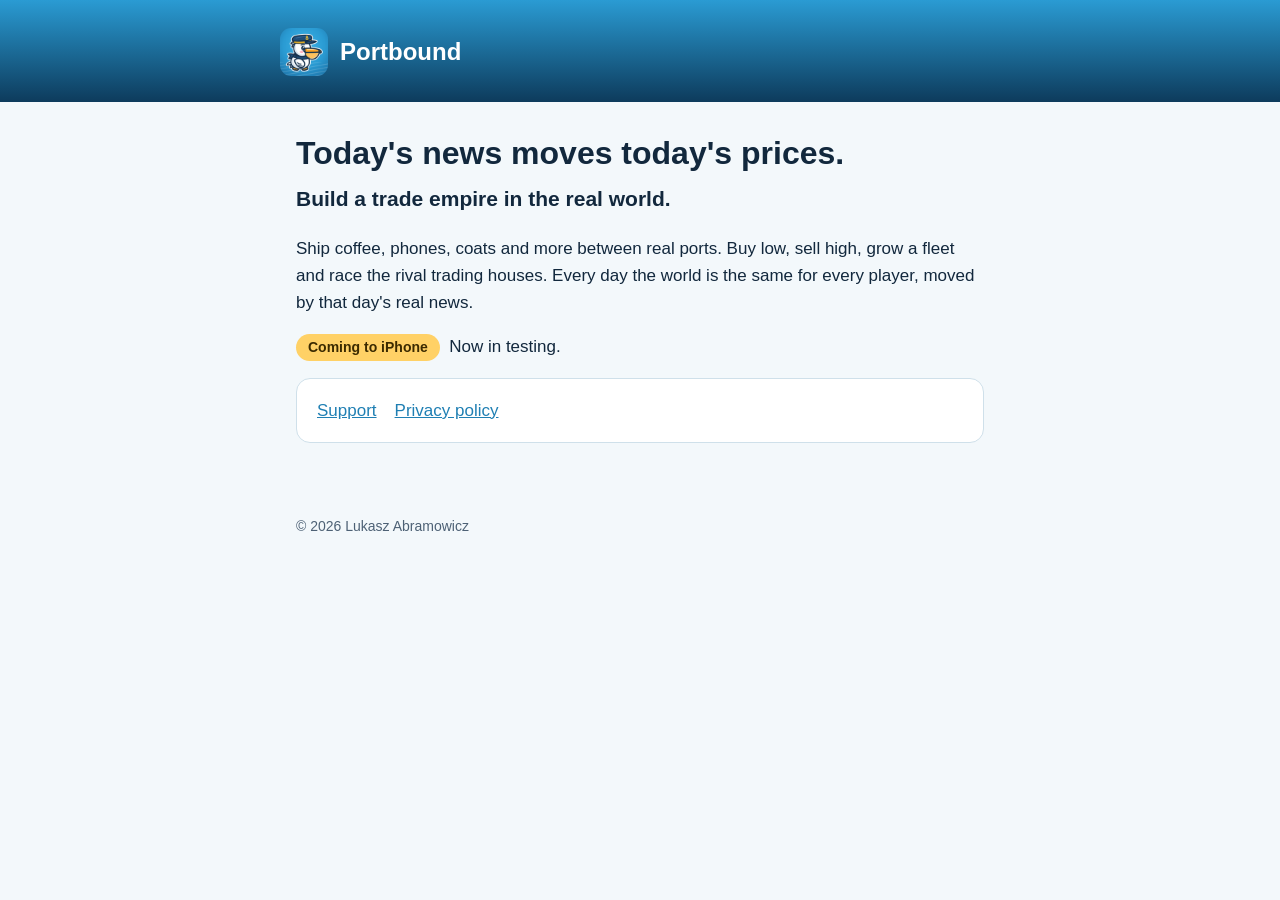
==== docs/index.html @ 4c4fc61c "The game's public site: pages, privacy policy, support, day files and their workflow" ====
<!doctype html>
<html lang="en">
<head>
<meta charset="utf-8">
<meta name="viewport" content="width=device-width, initial-scale=1, viewport-fit=cover">
<title>Portbound</title>
<meta name="description" content="Portbound: today's news moves today's prices. Build a trade empire in the real world.">
<link rel="icon" href="icon.png">
<link rel="apple-touch-icon" href="apple-touch-icon.png">
<link rel="stylesheet" href="style.css">
</head>
<body>
<header><a class="name" href="./"><img src="icon.png" alt="">Portbound</a></header>
<main>
  <h1>Today's news moves today's prices.</h1>
  <p class="lead">Build a trade empire in the real world.</p>
  <p>Ship coffee, phones, coats and more between real ports. Buy low, sell high, grow a fleet and race the rival
  trading houses. Every day the world is the same for every player, moved by that day's real news.</p>
  <p><span class="mark">Coming to iPhone</span> &nbsp;Now in testing.</p>
  <div class="card">
    <nav><a href="support.html">Support</a><a href="privacy.html">Privacy policy</a></nav>
  </div>
</main>
<footer>© 2026 Lukasz Abramowicz</footer>
</body>
</html>
---- docs/style.css ----
:root { --bg: #f3f8fb; --card: #ffffff; --ink: #12283d; --muted: #4d6175; --line: #cfe0ea; --accent: #1f7fb3; --sea: #2a9bd3; --deep: #0d3b5c; --sand: #ffd166; color-scheme: light; }
@media (prefers-color-scheme: dark) { :root { --bg: #0b2235; --card: #10314b; --ink: #eef5fa; --muted: #b3c6d6; --line: #1f4a6b; --accent: #7cc8f0; --deep: #071a29; color-scheme: dark; } }
* { box-sizing: border-box; }
body { margin: 0; background: var(--bg); color: var(--ink); font: 17px/1.6 -apple-system, BlinkMacSystemFont, "Segoe UI", Roboto, sans-serif; }
header { background: linear-gradient(180deg, var(--sea), var(--deep)); color: #fff; padding: 28px max(16px, env(safe-area-inset-left)) 26px; }
header a { color: #fff; text-decoration: none; }
header .name { font-weight: 800; font-size: 24px; display: flex; align-items: center; gap: 12px; max-width: 720px; margin: 0 auto; }
header img { width: 48px; height: 48px; border-radius: 11px; }
main { max-width: 720px; margin: 0 auto; padding: 32px max(16px, env(safe-area-inset-right)) 56px max(16px, env(safe-area-inset-left)); }
h1 { font-size: 32px; line-height: 1.2; margin: 0 0 8px; text-wrap: balance; }
h2 { font-size: 21px; margin: 34px 0 6px; }
.lead { font-size: 21px; line-height: 1.45; font-weight: 700; margin: 12px 0 20px; text-wrap: balance; }
.muted { color: var(--muted); font-size: 15px; }
a { color: var(--accent); }
.card { background: var(--card); border: 1px solid var(--line); border-radius: 14px; padding: 18px 20px; margin: 16px 0; }
.mark { display: inline-block; background: var(--sand); color: #3b2a00; font-weight: 700; font-size: 14px; border-radius: 999px; padding: 2px 12px; }
footer { max-width: 720px; margin: 0 auto; padding: 0 max(16px, env(safe-area-inset-right)) 40px max(16px, env(safe-area-inset-left)); color: var(--muted); font-size: 14px; }
nav a { margin-right: 18px; }
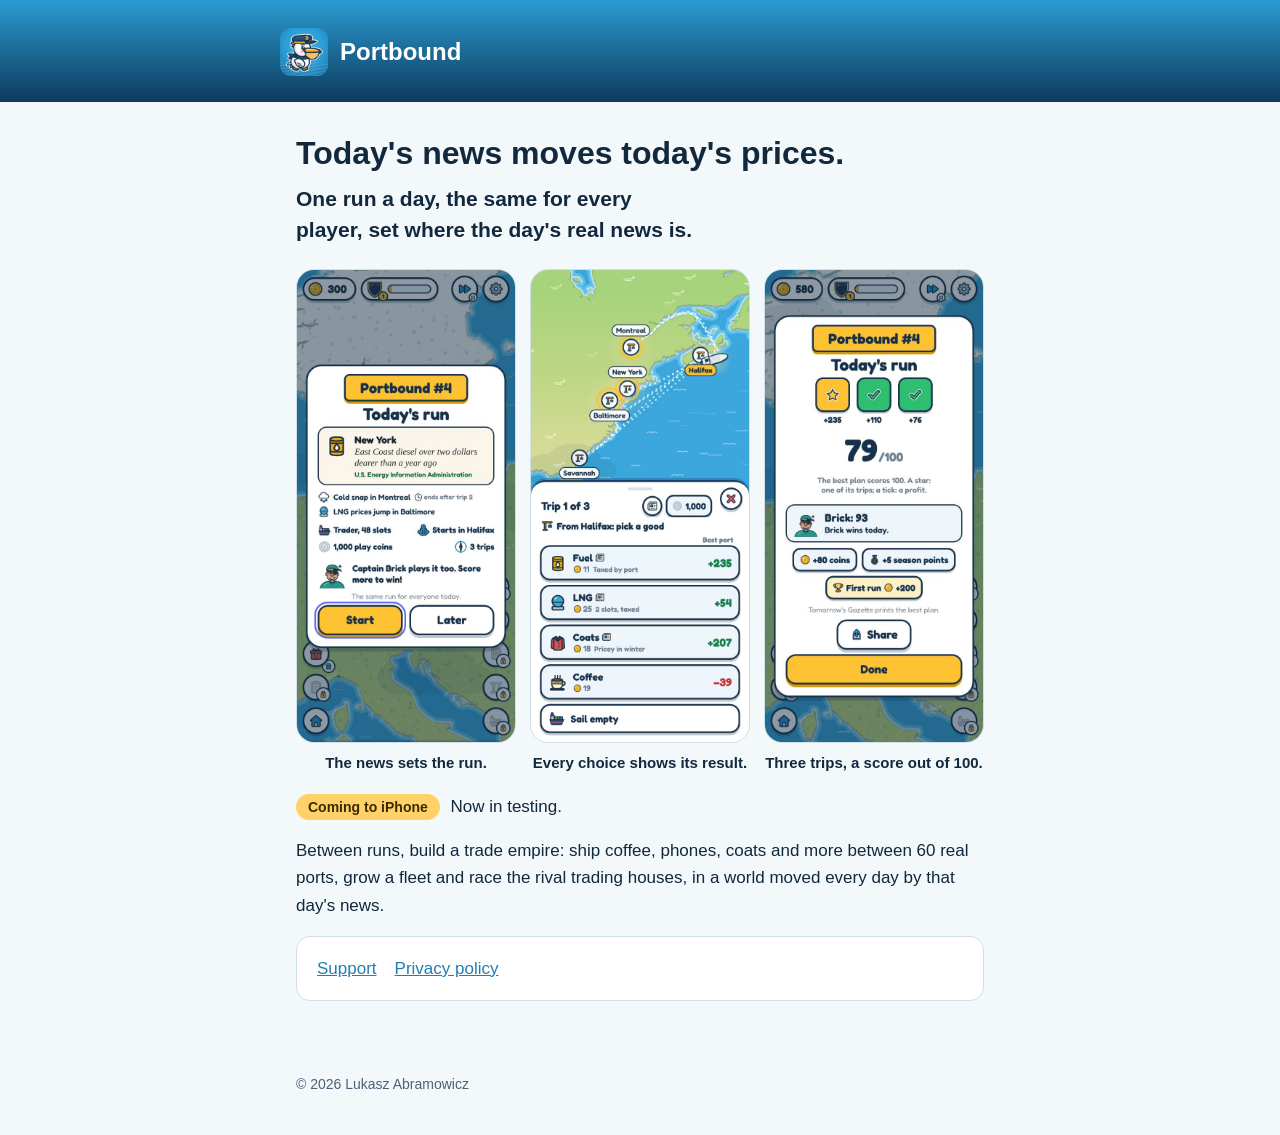
==== commit 5305e87a: "The landing page (round 14, Move 4): today's run from today's file, three pictures of the run, the l" ====
--- a/docs/index.html
+++ b/docs/index.html
@@ -4,7 +4,21 @@
 <meta charset="utf-8">
 <meta name="viewport" content="width=device-width, initial-scale=1, viewport-fit=cover">
 <title>Portbound</title>
-<meta name="description" content="Portbound: today's news moves today's prices. Build a trade empire in the real world.">
+<meta name="description" content="Today's news moves today's prices. One run a day, the same for every player, set where the day's real news is.">
+<!-- the link's card in chats (round 14, Move 4); the address moves with the site's own domain -->
+<meta property="og:type" content="website">
+<meta property="og:site_name" content="Portbound">
+<meta property="og:title" content="Portbound">
+<meta property="og:description" content="Today's news moves today's prices. One run a day, the same for everyone.">
+<meta property="og:url" content="https://cloudbite-eu.github.io/portbound/">
+<meta property="og:image" content="https://cloudbite-eu.github.io/portbound/img/og.jpg">
+<meta property="og:image:width" content="1200">
+<meta property="og:image:height" content="630">
+<meta property="og:image:alt" content="Portbound: today's run on an iPhone">
+<meta name="twitter:card" content="summary_large_image">
+<!-- from the App Store release: Safari's Smart App Banner
+<meta name="apple-itunes-app" content="app-id=6832214671">
+-->
 <link rel="icon" href="icon.png">
 <link rel="apple-touch-icon" href="apple-touch-icon.png">
 <link rel="stylesheet" href="style.css">
@@ -13,14 +27,51 @@
 <header><a class="name" href="./"><img src="icon.png" alt="">Portbound</a></header>
 <main>
   <h1>Today's news moves today's prices.</h1>
-  <p class="lead">Build a trade empire in the real world.</p>
-  <p>Ship coffee, phones, coats and more between real ports. Buy low, sell high, grow a fleet and race the rival
-  trading houses. Every day the world is the same for every player, moved by that day's real news.</p>
-  <p><span class="mark">Coming to iPhone</span> &nbsp;Now in testing.</p>
+  <p class="lead">One run a day, the same for every player, set where the day's real news is.</p>
+
+  <section class="today card" id="today" hidden>
+    <p class="today-no" id="today-no"></p>
+    <p class="today-where" id="today-where"></p>
+    <p class="today-head" id="today-head"></p>
+    <p class="today-src" id="today-src"></p>
+  </section>
+
+  <div class="shots">
+    <figure><img src="img/run-1.jpg" width="600" height="1298" alt="Today's run: the news that set it, the ship and the captain to beat"><figcaption>The news sets the run.</figcaption></figure>
+    <figure><img src="img/run-2.jpg" width="600" height="1298" alt="A trip: each good with what it earns at its best port"><figcaption>Every choice shows its result.</figcaption></figure>
+    <figure><img src="img/run-3.jpg" width="600" height="1298" alt="The result: three trips, a score out of 100 and the captain's score"><figcaption>Three trips, a score out of 100.</figcaption></figure>
+  </div>
+
+  <p class="avail"><span class="mark">Coming to iPhone</span> Now in testing.</p>
+  <p>Between runs, build a trade empire: ship coffee, phones, coats and more between 60 real ports, grow a fleet and
+  race the rival trading houses, in a world moved every day by that day's news.</p>
   <div class="card">
     <nav><a href="support.html">Support</a><a href="privacy.html">Privacy policy</a></nav>
   </div>
 </main>
 <footer>© 2026 Lukasz Abramowicz</footer>
+<script>
+// today's run, from today's day file (the same file every player's game reads): where it is and the news that set it
+(function () {
+  var d = new Date(), date = d.getFullYear() + '-' + String(d.getMonth() + 1).padStart(2, '0') + '-' + String(d.getDate()).padStart(2, '0');
+  var get = function (u) { return fetch(u, { cache: 'no-cache' }).then(function (r) { return r.ok ? r.json() : null; }).catch(function () { return null; }); };
+  Promise.all([get('days/' + date + '.json'), get('places.json')]).then(function (a) {
+    var f = a[0], P = a[1];
+    if (!f || f.date !== date || f.final !== true || !P || !Array.isArray(f.events) || !f.events.length) return;
+    var e = f.events.filter(function (x) { return x.lead === true; })[0] || f.events[0];
+    var h = typeof e.h === 'string' ? e.h : (e.h && e.h.en) || '';
+    var region = e.region && P.regions[e.region] ? P.regions[e.region] : null;
+    var place = e.port || e.b || null;
+    if (!region && place && P.ports[place]) region = P.regions[P.ports[place][1]];
+    if (!h) return;
+    var day1 = Date.UTC(2026, 10, 7), p = date.split('-'), no = Math.max(1, Math.round((Date.UTC(+p[0], +p[1] - 1, +p[2]) - day1) / 864e5) + 1);
+    document.getElementById('today-no').textContent = 'Portbound #' + no;
+    document.getElementById('today-where').textContent = region ? "Today's run: " + region : "Today's run";
+    document.getElementById('today-head').textContent = h;
+    document.getElementById('today-src').textContent = e.src ? 'Source: ' + e.src : '';
+    document.getElementById('today').hidden = false;
+  });
+})();
+</script>
 </body>
 </html>
--- a/docs/style.css
+++ b/docs/style.css
@@ -16,3 +16,16 @@
 .mark { display: inline-block; background: var(--sand); color: #3b2a00; font-weight: 700; font-size: 14px; border-radius: 999px; padding: 2px 12px; }
 footer { max-width: 720px; margin: 0 auto; padding: 0 max(16px, env(safe-area-inset-right)) 40px max(16px, env(safe-area-inset-left)); color: var(--muted); font-size: 14px; }
 nav a { margin-right: 18px; }
+.today { border-left: 6px solid var(--sand); }
+.today p { margin: 0; }
+.today .today-no { font-size: 14px; font-weight: 700; color: var(--muted); }
+.today .today-where { font-size: 20px; font-weight: 800; margin-top: 2px; }
+.today .today-head { font-family: Georgia, "Times New Roman", serif; font-style: italic; font-size: 19px; line-height: 1.4; margin-top: 8px; }
+.today .today-src { font-size: 14px; color: var(--muted); margin-top: 6px; }
+.shots { display: grid; grid-template-columns: repeat(3, minmax(0, 1fr)); gap: 14px; margin: 24px 0 8px; }
+.shots figure { margin: 0; min-width: 0; }
+.shots img { width: 100%; height: auto; border-radius: 18px; border: 1px solid var(--line); display: block; }
+.shots figcaption { font-size: 15px; font-weight: 700; margin-top: 8px; text-align: center; }
+@media (max-width: 560px) { .shots { grid-template-columns: none; grid-auto-flow: column; grid-auto-columns: 72%; overflow-x: auto; scroll-snap-type: x mandatory; padding-bottom: 6px; } .shots figure { scroll-snap-align: start; } }
+.avail { margin-top: 18px; }
+.avail .mark { margin-right: 6px; }
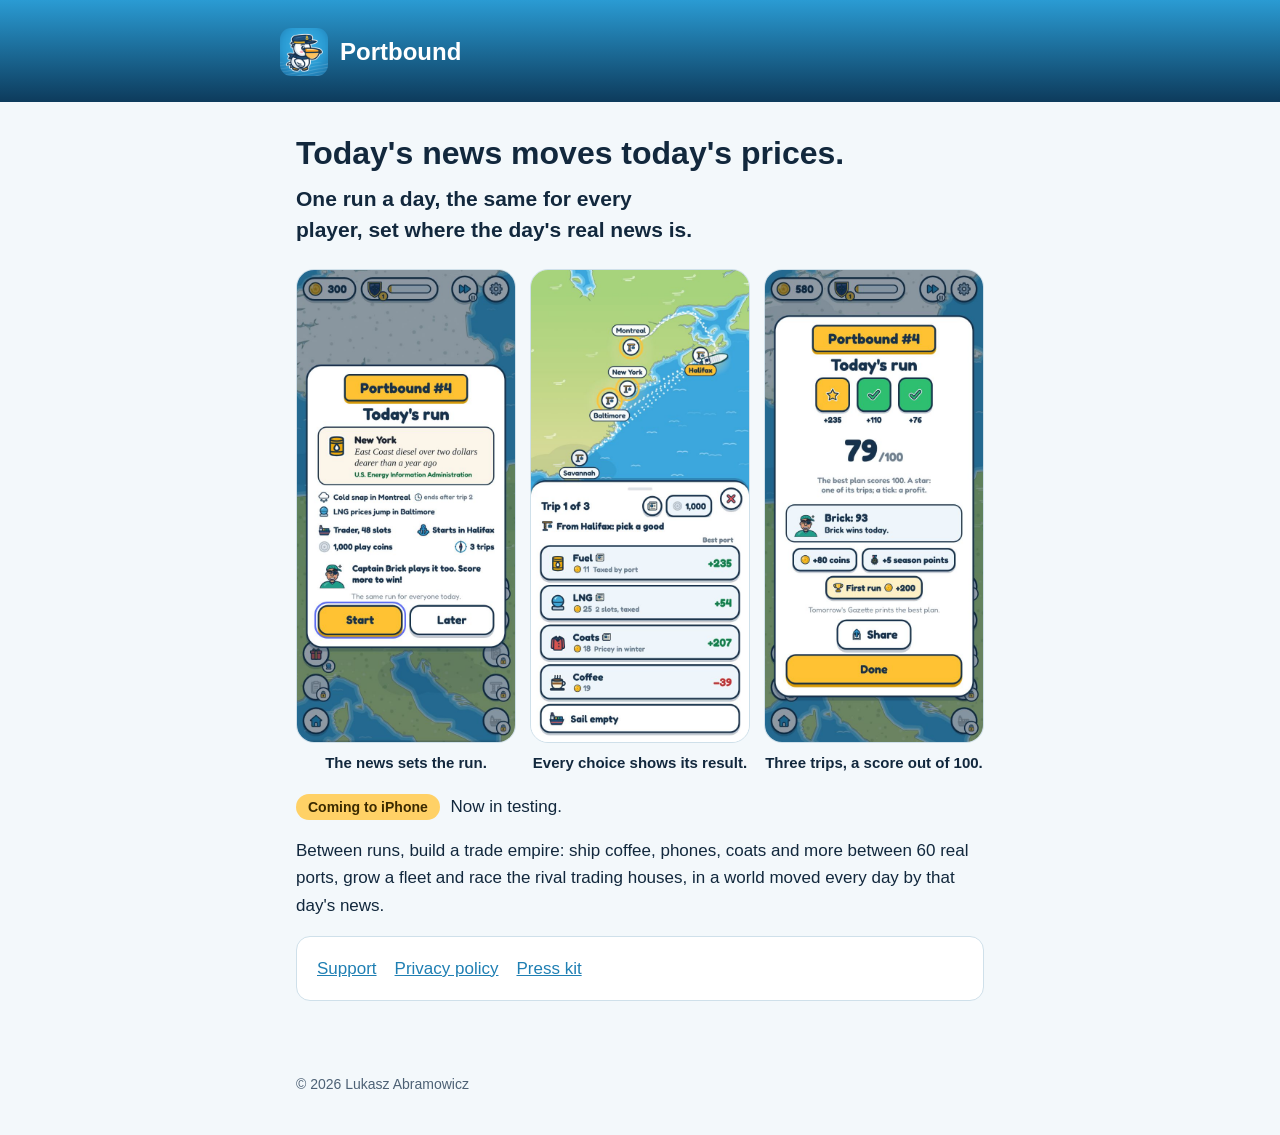
==== commit 50735776: "The press kit page (round 14, Stage 4): the pitch, the facts, the icon; the screenshots and the prev" ====
--- a/docs/index.html
+++ b/docs/index.html
@@ -46,7 +46,7 @@
   <p>Between runs, build a trade empire: ship coffee, phones, coats and more between 60 real ports, grow a fleet and
   race the rival trading houses, in a world moved every day by that day's news.</p>
   <div class="card">
-    <nav><a href="support.html">Support</a><a href="privacy.html">Privacy policy</a></nav>
+    <nav><a href="support.html">Support</a><a href="privacy.html">Privacy policy</a><a href="press.html">Press kit</a></nav>
   </div>
 </main>
 <footer>© 2026 Lukasz Abramowicz</footer>
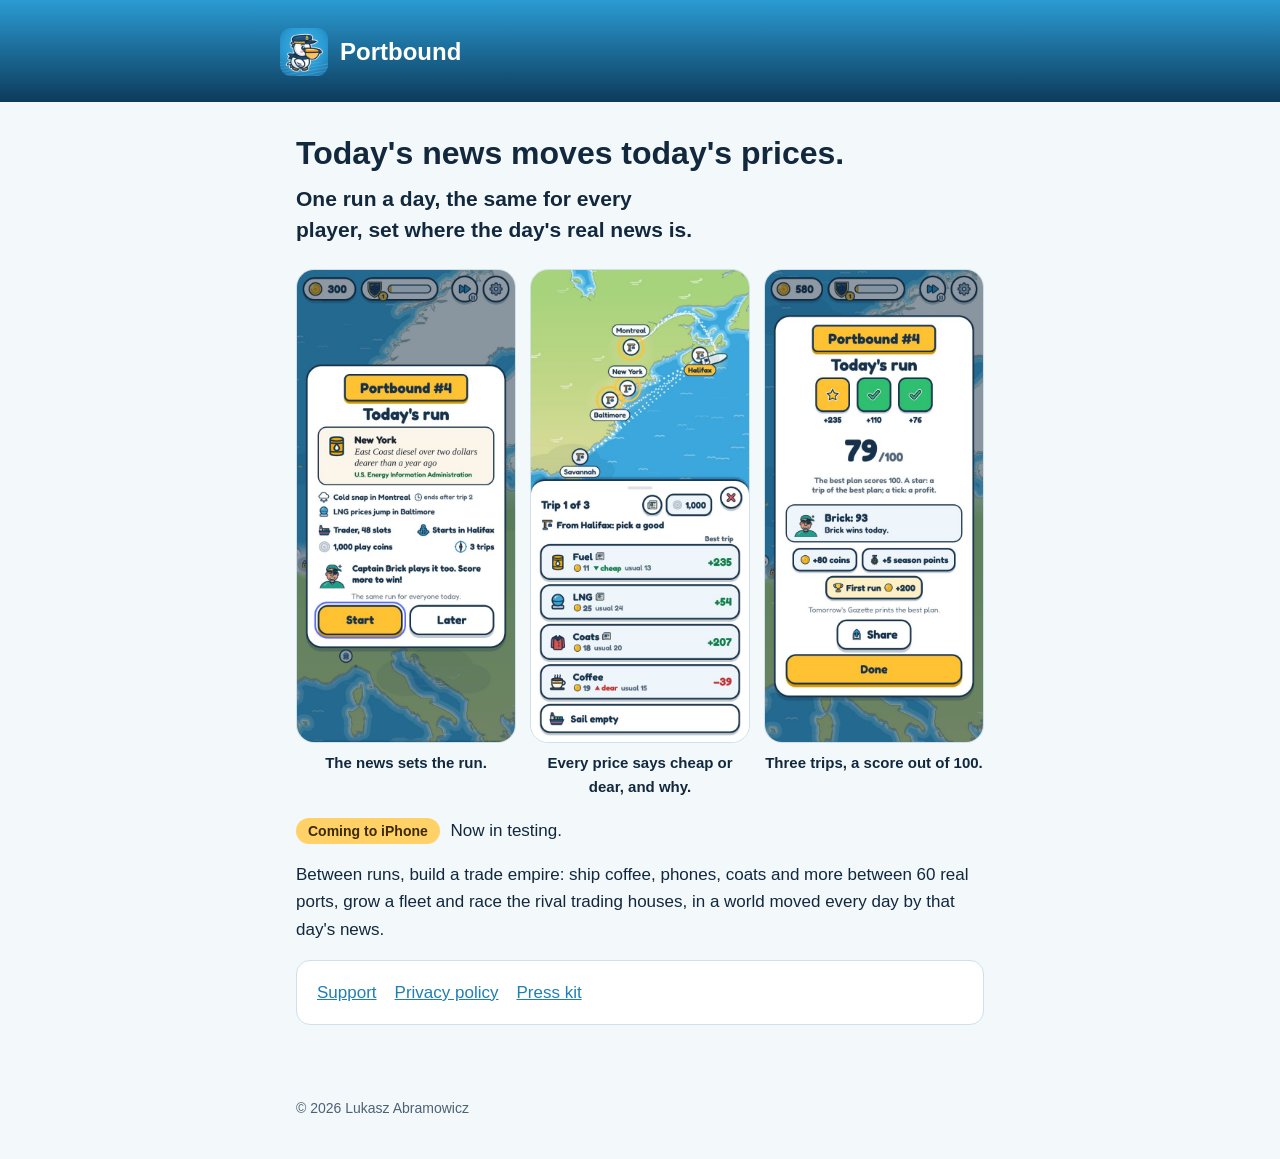
==== commit 9463163b: "Press kit and landing pictures made again from 0.14.0 (17): the readable prices (cheap or dear again" ====
--- a/docs/index.html
+++ b/docs/index.html
@@ -38,7 +38,7 @@
 
   <div class="shots">
     <figure><img src="img/run-1.jpg" width="600" height="1298" alt="Today's run: the news that set it, the ship and the captain to beat"><figcaption>The news sets the run.</figcaption></figure>
-    <figure><img src="img/run-2.jpg" width="600" height="1298" alt="A trip: each good with what it earns at its best port"><figcaption>Every choice shows its result.</figcaption></figure>
+    <figure><img src="img/run-2.jpg" width="600" height="1298" alt="A trip: each good's price here, cheap or dear against its usual price, and what its best trip earns"><figcaption>Every price says cheap or dear, and why.</figcaption></figure>
     <figure><img src="img/run-3.jpg" width="600" height="1298" alt="The result: three trips, a score out of 100 and the captain's score"><figcaption>Three trips, a score out of 100.</figcaption></figure>
   </div>
 
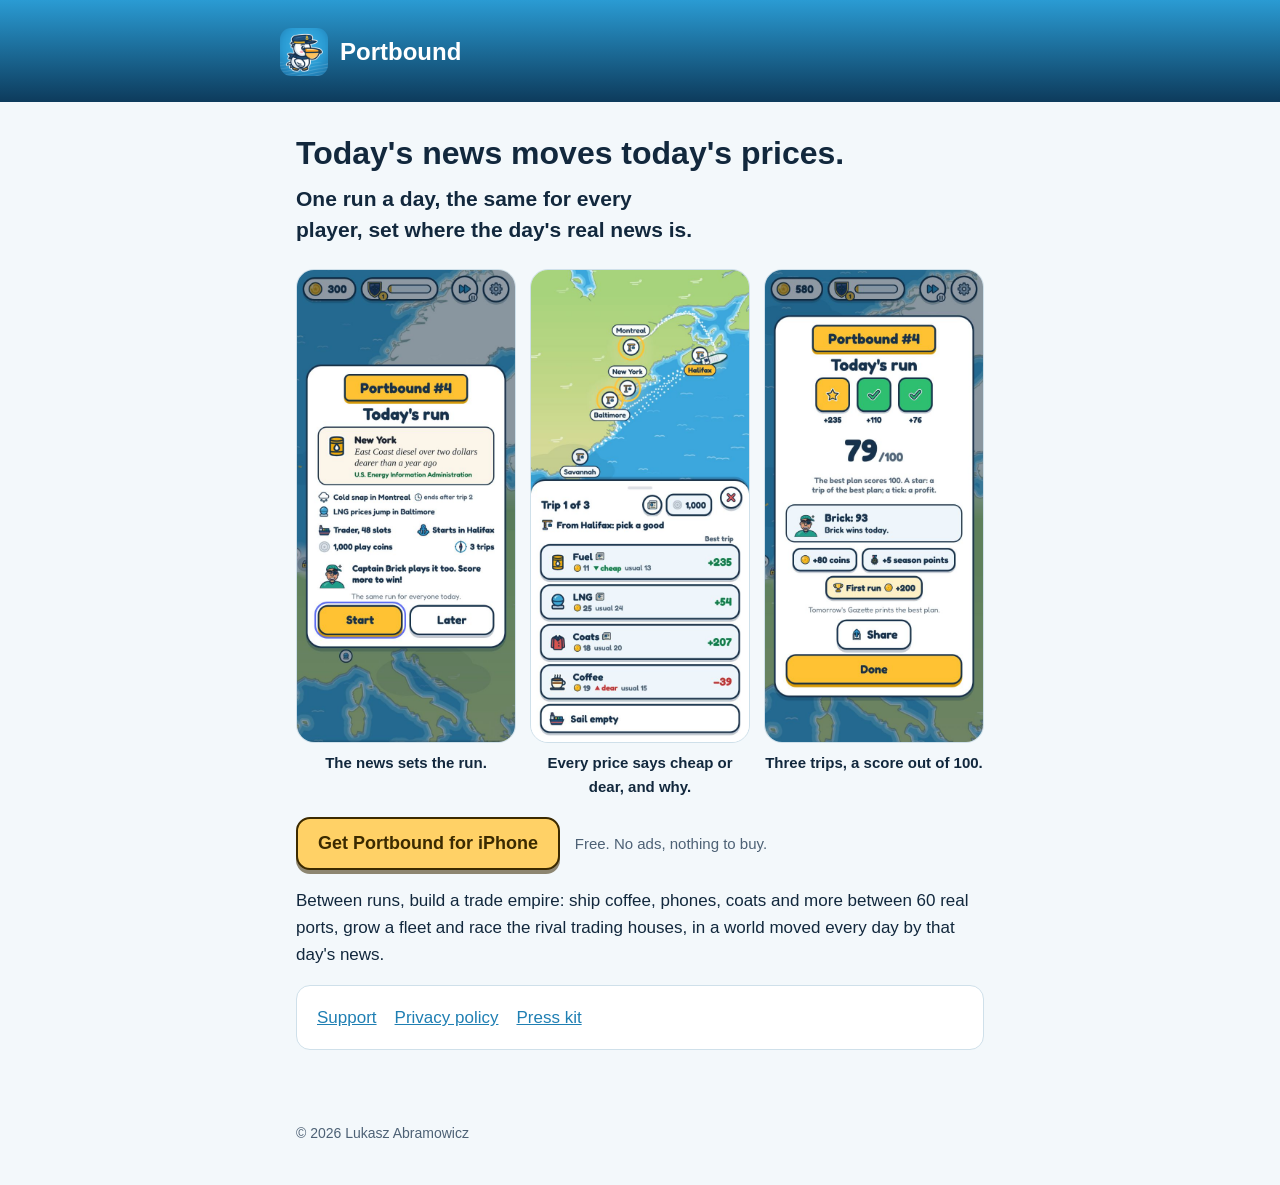
==== commit 39d05018: "The share page for version 1.1 (not live): a shared score's dare, the run it was, the App Store butt" ====
--- a/docs/index.html
+++ b/docs/index.html
@@ -16,9 +16,8 @@
 <meta property="og:image:height" content="630">
 <meta property="og:image:alt" content="Portbound: today's run on an iPhone">
 <meta name="twitter:card" content="summary_large_image">
-<!-- from the App Store release: Safari's Smart App Banner
+<!-- Safari's Smart App Banner (from the App Store release) -->
 <meta name="apple-itunes-app" content="app-id=6832214671">
--->
 <link rel="icon" href="icon.png">
 <link rel="apple-touch-icon" href="apple-touch-icon.png">
 <link rel="stylesheet" href="style.css">
@@ -26,6 +25,17 @@
 <body>
 <header><a class="name" href="./"><img src="icon.png" alt="">Portbound</a></header>
 <main>
+  <!-- a shared score (version 1.1's share line ends with this page's address and ?n=<the run's number>&s=<the score>):
+       the dare, the run it was, and where to get the game. Nothing but those two numbers comes with the link. -->
+  <section class="dare card" id="dare" hidden>
+    <p class="dare-say" id="dare-say"></p>
+    <p class="dare-run" id="dare-run"></p>
+    <p class="dare-head" id="dare-head" hidden></p>
+    <p class="dare-then" id="dare-then"></p>
+    <a class="store" href="https://apps.apple.com/app/id6832214671">Get Portbound for iPhone</a>
+    <p class="muted dare-free">Free. No ads, nothing to buy.</p>
+  </section>
+
   <h1>Today's news moves today's prices.</h1>
   <p class="lead">One run a day, the same for every player, set where the day's real news is.</p>
 
@@ -42,7 +52,7 @@
     <figure><img src="img/run-3.jpg" width="600" height="1298" alt="The result: three trips, a score out of 100 and the captain's score"><figcaption>Three trips, a score out of 100.</figcaption></figure>
   </div>
 
-  <p class="avail"><span class="mark">Coming to iPhone</span> Now in testing.</p>
+  <p class="avail" id="get"><a class="store" href="https://apps.apple.com/app/id6832214671">Get Portbound for iPhone</a> <span class="muted">Free. No ads, nothing to buy.</span></p>
   <p>Between runs, build a trade empire: ship coffee, phones, coats and more between 60 real ports, grow a fleet and
   race the rival trading houses, in a world moved every day by that day's news.</p>
   <div class="card">
@@ -51,26 +61,52 @@
 </main>
 <footer>© 2026 Lukasz Abramowicz</footer>
 <script>
-// today's run, from today's day file (the same file every player's game reads): where it is and the news that set it
+// The world's day (version 1.1: the game's date is the UTC date, the same for every player) and its run's number;
+// today's run from today's day file (the same file every player's game reads): where it is and the news that set it.
+// A shared score (?n=<the run's number>&s=<the score>, whole numbers, nothing else read): the dare over the page.
 (function () {
-  var d = new Date(), date = d.getFullYear() + '-' + String(d.getMonth() + 1).padStart(2, '0') + '-' + String(d.getDate()).padStart(2, '0');
+  var DAY1 = Date.UTC(2026, 10, 16);   // run #1: the launch day, 16 November 2026
+  var iso = function (ms) { return new Date(ms).toISOString().slice(0, 10); };
+  var now = new Date(), today = iso(Date.UTC(now.getUTCFullYear(), now.getUTCMonth(), now.getUTCDate()));
+  var noOf = function (date) { var p = date.split('-'); return Math.max(1, Math.round((Date.UTC(+p[0], +p[1] - 1, +p[2]) - DAY1) / 864e5) + 1); };
+  var dateOf = function (no) { return iso(DAY1 + (no - 1) * 864e5); };
   var get = function (u) { return fetch(u, { cache: 'no-cache' }).then(function (r) { return r.ok ? r.json() : null; }).catch(function () { return null; }); };
-  Promise.all([get('days/' + date + '.json'), get('places.json')]).then(function (a) {
-    var f = a[0], P = a[1];
-    if (!f || f.date !== date || f.final !== true || !P || !Array.isArray(f.events) || !f.events.length) return;
-    var e = f.events.filter(function (x) { return x.lead === true; })[0] || f.events[0];
-    var h = typeof e.h === 'string' ? e.h : (e.h && e.h.en) || '';
-    var region = e.region && P.regions[e.region] ? P.regions[e.region] : null;
-    var place = e.port || e.b || null;
-    if (!region && place && P.ports[place]) region = P.regions[P.ports[place][1]];
-    if (!h) return;
-    var day1 = Date.UTC(2026, 10, 7), p = date.split('-'), no = Math.max(1, Math.round((Date.UTC(+p[0], +p[1] - 1, +p[2]) - day1) / 864e5) + 1);
-    document.getElementById('today-no').textContent = 'Portbound #' + no;
-    document.getElementById('today-where').textContent = region ? "Today's run: " + region : "Today's run";
-    document.getElementById('today-head').textContent = h;
-    document.getElementById('today-src').textContent = e.src ? 'Source: ' + e.src : '';
+  var places = get('places.json');
+  // a day's lead: its headline, its source, its region; null with no final file or no headline
+  var leadOf = function (date) {
+    return Promise.all([get('days/' + date + '.json'), places]).then(function (a) {
+      var f = a[0], P = a[1];
+      if (!f || f.date !== date || !(f.final === true || f.model >= 2) || !P || !Array.isArray(f.events) || !f.events.length) return null;
+      var e = f.events.filter(function (x) { return x.lead === true; })[0] || f.events[0];
+      var h = typeof e.h === 'string' ? e.h : (e.h && e.h.en) || '';
+      var region = e.region && P.regions[e.region] ? P.regions[e.region] : null;
+      var place = e.port || e.b || null;
+      if (!region && place && P.ports[place]) region = P.regions[P.ports[place][1]];
+      return h ? { h: h, src: e.src || '', region: region } : null;
+    });
+  };
+  var set = function (id, text) { var n = document.getElementById(id); n.textContent = text; return n; };
+  leadOf(today).then(function (L) {
+    if (!L) return;
+    set('today-no', 'Portbound #' + noOf(today));
+    set('today-where', L.region ? "Today's run: " + L.region : "Today's run");
+    set('today-head', L.h);
+    set('today-src', L.src ? 'Source: ' + L.src : '');
     document.getElementById('today').hidden = false;
   });
+  // the dare
+  var q = /^\?(?:.*&)?n=(\d{1,5})(?:&|$)/.exec(location.search), q2 = /[?&]s=(\d{1,3})(?:&|$)/.exec(location.search);
+  var n = q ? parseInt(q[1], 10) : 0, s = q2 ? parseInt(q2[1], 10) : -1;
+  if (!(n >= 1 && s >= 0 && s <= 100)) return;
+  var nowNo = noOf(today), live = n === nowNo && Date.UTC(now.getUTCFullYear(), now.getUTCMonth(), now.getUTCDate()) >= DAY1;
+  if (n > nowNo + 1) return;   // (a run that has not been: no dare)
+  set('dare-say', 'I scored ' + s + '. Beat me.');
+  set('dare-run', 'Portbound #' + n + (live ? ", today's run: three trips, a score out of 100." : ': three trips, a score out of 100.'));
+  var ends = new Date(Date.UTC(now.getUTCFullYear(), now.getUTCMonth(), now.getUTCDate() + 1)), hm = String(ends.getHours()).padStart(2, '0') + ':' + String(ends.getMinutes()).padStart(2, '0');
+  set('dare-then', live ? 'It is the same run for you, open until ' + hm + ' on your clock.' : 'That run is over. Every day brings a new one, the same for every player.');
+  document.getElementById('dare').hidden = false;
+  document.title = 'Portbound #' + n + ': ' + s + '/100. Beat me.';
+  leadOf(dateOf(n)).then(function (L) { if (L) set('dare-head', L.h).hidden = false; });
 })();
 </script>
 </body>
--- a/docs/style.css
+++ b/docs/style.css
@@ -29,3 +29,16 @@
 @media (max-width: 560px) { .shots { grid-template-columns: none; grid-auto-flow: column; grid-auto-columns: 72%; overflow-x: auto; scroll-snap-type: x mandatory; padding-bottom: 6px; } .shots figure { scroll-snap-align: start; } }
 .avail { margin-top: 18px; }
 .avail .mark { margin-right: 6px; }
+/* a shared score: the dare, and where to get the game */
+.dare { border: 2px solid var(--ink); border-left-width: 8px; border-left-color: var(--sand); margin-top: 0; margin-bottom: 28px; }
+.dare p { margin: 0; }
+.dare .dare-say { font-size: 30px; line-height: 1.15; font-weight: 800; text-wrap: balance; }
+.dare .dare-run { font-size: 17px; font-weight: 700; margin-top: 6px; }
+.dare .dare-head { font-family: Georgia, "Times New Roman", serif; font-style: italic; font-size: 19px; line-height: 1.4; margin-top: 8px; }
+.dare .dare-then { margin-top: 8px; }
+.dare .store { margin-top: 14px; }
+.dare .dare-free { margin-top: 8px; }
+.store { display: inline-block; background: var(--sand); color: #3b2a00; font-weight: 800; font-size: 18px; text-decoration: none; border: 2px solid #3b2a00; border-radius: 14px; padding: 10px 20px; box-shadow: 0 4px 0 rgba(59, 42, 0, 0.55); }
+.store:active { transform: translateY(3px); box-shadow: 0 1px 0 rgba(59, 42, 0, 0.55); }
+.store:focus-visible { outline: 3px solid var(--accent); outline-offset: 3px; }
+.avail .store { margin-right: 10px; }
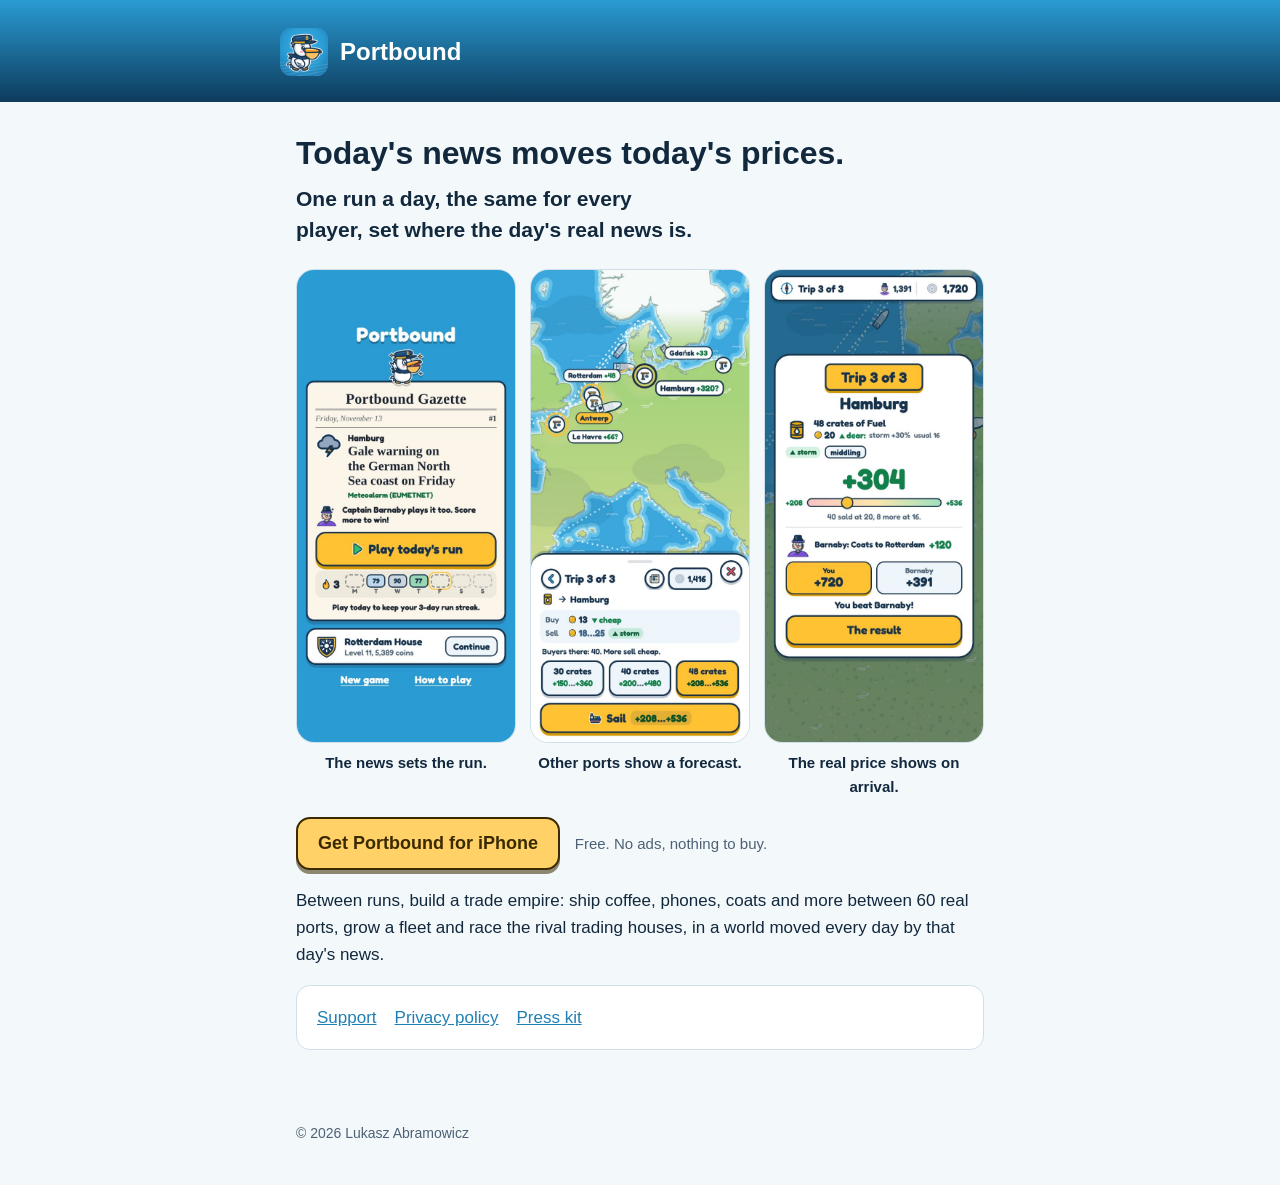
==== commit c6a8aa9e: "Landing pictures for version 1.1, a first cut (not live): the front page, a trip's forecast, its car" ====
--- a/docs/index.html
+++ b/docs/index.html
@@ -47,9 +47,9 @@
   </section>
 
   <div class="shots">
-    <figure><img src="img/run-1.jpg" width="600" height="1298" alt="Today's run: the news that set it, the ship and the captain to beat"><figcaption>The news sets the run.</figcaption></figure>
-    <figure><img src="img/run-2.jpg" width="600" height="1298" alt="A trip: each good's price here, cheap or dear against its usual price, and what its best trip earns"><figcaption>Every price says cheap or dear, and why.</figcaption></figure>
-    <figure><img src="img/run-3.jpg" width="600" height="1298" alt="The result: three trips, a score out of 100 and the captain's score"><figcaption>Three trips, a score out of 100.</figcaption></figure>
+    <figure><img src="img/run-1.jpg" width="600" height="1298" alt="The game's front page: today's headline and its source, the day's captain and the button Play today's run"><figcaption>The news sets the run.</figcaption></figure>
+    <figure><img src="img/run-2.jpg" width="600" height="1298" alt="A trip to a port the ship has not seen: the price there as a range, the news as an arrow, each count of crates from worst to best"><figcaption>Other ports show a forecast.</figcaption></figure>
+    <figure><img src="img/run-3.jpg" width="600" height="1298" alt="The card on arrival: the real price, how strong the news was, the profit within its forecast and the race with the day's captain"><figcaption>The real price shows on arrival.</figcaption></figure>
   </div>
 
   <p class="avail" id="get"><a class="store" href="https://apps.apple.com/app/id6832214671">Get Portbound for iPhone</a> <span class="muted">Free. No ads, nothing to buy.</span></p>
